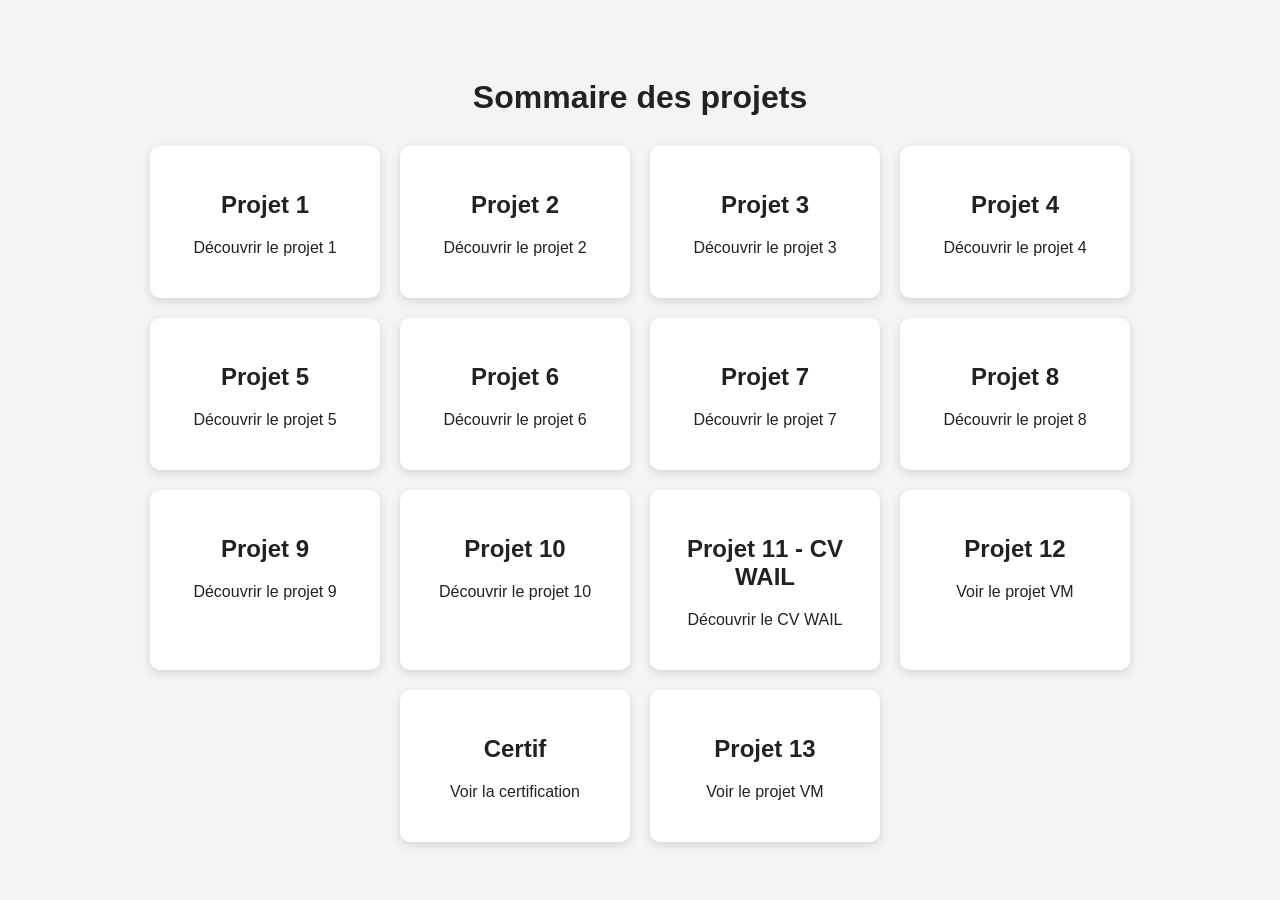
==== index.html @ f7a1180a "Add files via upload" ====
<!DOCTYPE html>
<html lang="fr">
<head> 
  <meta charset="UTF-8">
  <meta name="viewport" content="width=device-width, initial-scale=1.0">
  <title>Sommaire</title>
  <style>
    body {
      font-family: Arial, sans-serif;
      background: #f4f4f4;
      text-align: center;
      padding: 50px;
    }

    h1 {
      color: #222;
    }

    .projets {
      display: flex;
      justify-content: center;
      gap: 20px;
      flex-wrap: wrap;
      margin-top: 30px;
    }

    .projet {
      background: white;
      padding: 25px;
      width: 180px;
      border-radius: 10px;
      box-shadow: 0 3px 10px #0002;
      text-decoration: none;
      color: #222;
      transition: 0.3s;
    }

    .projet:hover {
      transform: translateY(-5px);
      background: #e8f0ff;
    }
  </style>
  <link rel="stylesheet" href="themecouleur.css">
</head>
<body>
  <h1>Sommaire des projets</h1>

  <div class="projets">
    <a class="projet" href="index_modifie.html">
      <h2>Projet 1</h2>
      <p>Découvrir le projet 1</p>
    </a>

    <a class="projet" href="projet2.html">
      <h2>Projet 2</h2>
      <p>Découvrir le projet 2</p>
    </a>

    <a class="projet" href="projet3.html">
      <h2>Projet 3</h2>
      <p>Découvrir le projet 3</p>
    </a>
    <a class="projet" href="projet4.html">
      <h2>Projet 4</h2>
      <p>Découvrir le projet 4</p>
    </a>

    <a class="projet" href="menu_projet5.html">
      <h2>Projet 5</h2>
      <p>Découvrir le projet 5</p>
    </a>
  
      <a class="projet" href="projet6.html">
        <h2>Projet 6</h2>
        <p>Découvrir le projet 6</p>
      </a>

      <a class="projet" href="menu_projet7.html">
        <h2>Projet 7</h2>
        <p>Découvrir le projet 7</p>
      </a>

      <a class="projet" href="projet8.html">
        <h2>Projet 8</h2>
        <p>Découvrir le projet 8</p>
      </a>

      <a class="projet" href="projet9.html">
        <h2>Projet 9</h2>
        <p>Découvrir le projet 9</p>
      </a>

      <a class="projet" href="projet10.html">
        <h2>Projet 10</h2>
        <p>Découvrir le projet 10</p>
      </a>

      <a class="projet" href="cvwail.html">
        <h2>Projet 11 - CV WAIL</h2>
        <p>Découvrir le CV WAIL</p>
      </a>

      <a class="projet" href="projet12.html">
        <h2>Projet 12</h2>
        <p>Voir le projet VM</p>
      </a>

      <a class="projet" href="certif.html">
        <h2>Certif</h2>
        <p>Voir la certification</p>
      </a>
      <a class="projet" href="projet13.html">
        <h2>Projet 13</h2>
        <p>Voir le projet VM</p>
      </a>
  </div>
</body>
</html>
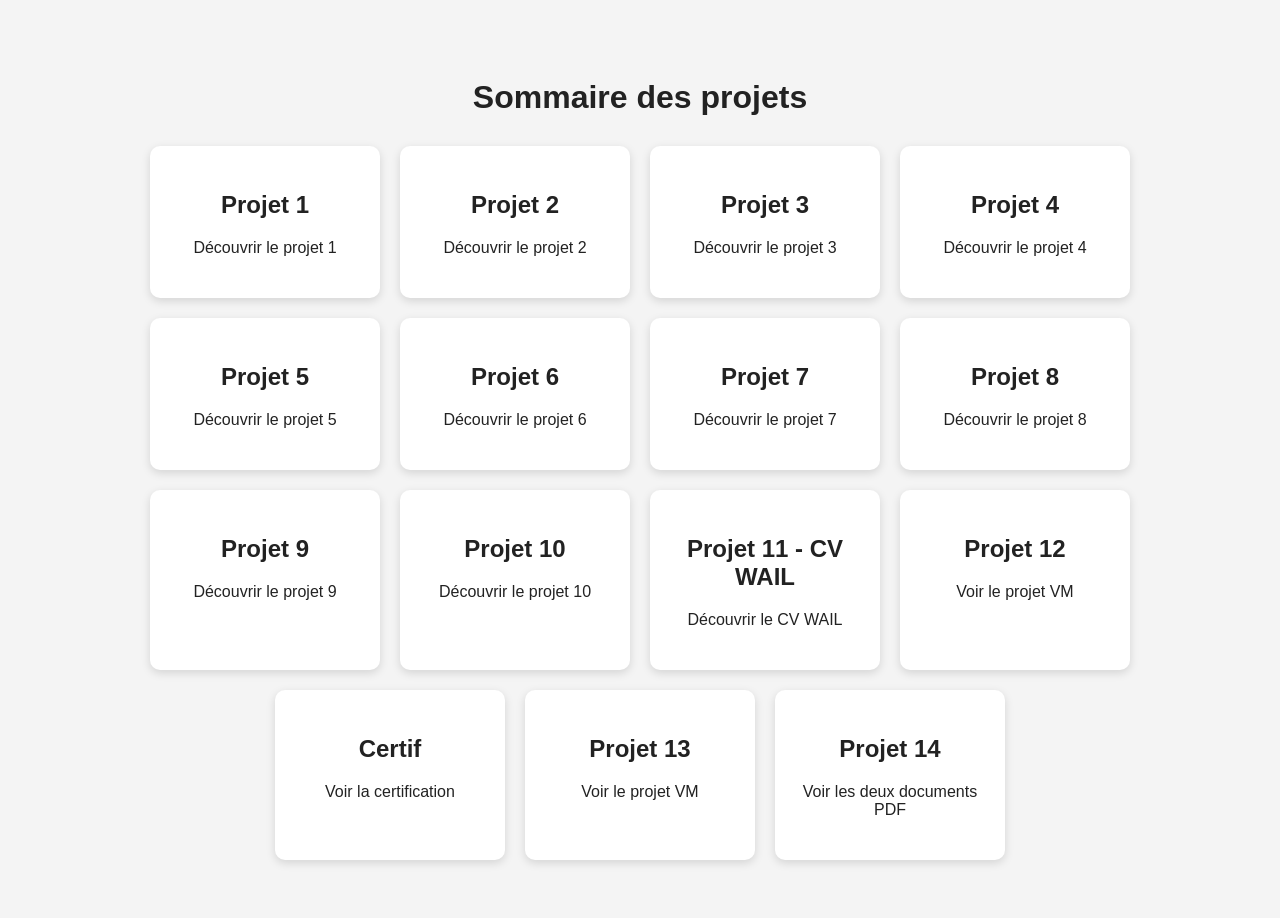
==== commit 392991b9: "Add files via upload" ====
--- a/index.html
+++ b/index.html
@@ -113,6 +113,11 @@
         <h2>Projet 13</h2>
         <p>Voir le projet VM</p>
       </a>
+
+      <a class="projet" href="projet14.html">
+        <h2>Projet 14</h2>
+        <p>Voir les deux documents PDF</p>
+      </a>
   </div>
 </body>
-</html> +</html>
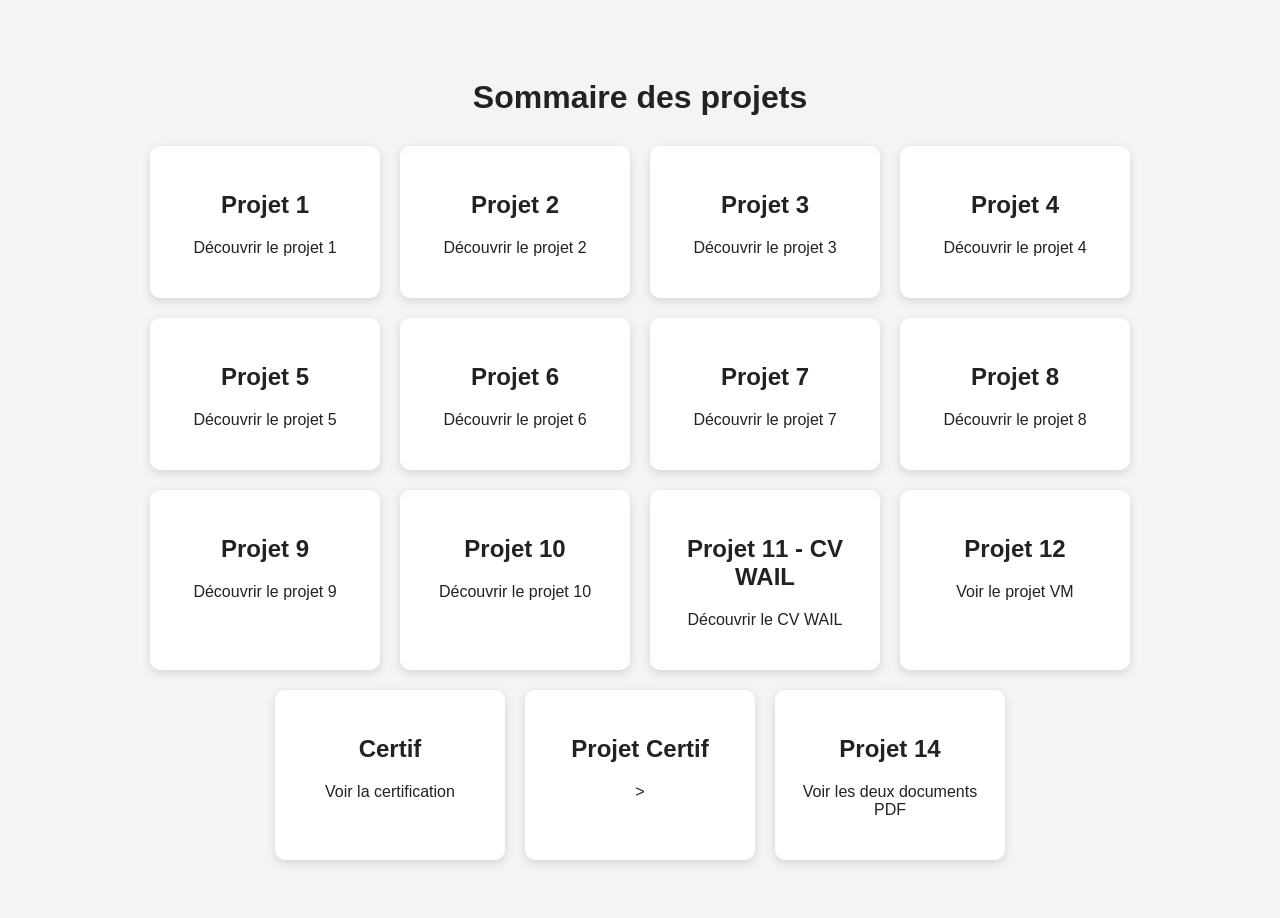
==== commit 306fe197: "Add files via upload" ====
--- a/index.html
+++ b/index.html
@@ -110,8 +110,8 @@
         <p>Voir la certification</p>
       </a>
       <a class="projet" href="projet13.html">
-        <h2>Projet 13</h2>
-        <p>Voir le projet VM</p>
+        <h2>Projet Certif</h2>
+        >
       </a>
 
       <a class="projet" href="projet14.html">
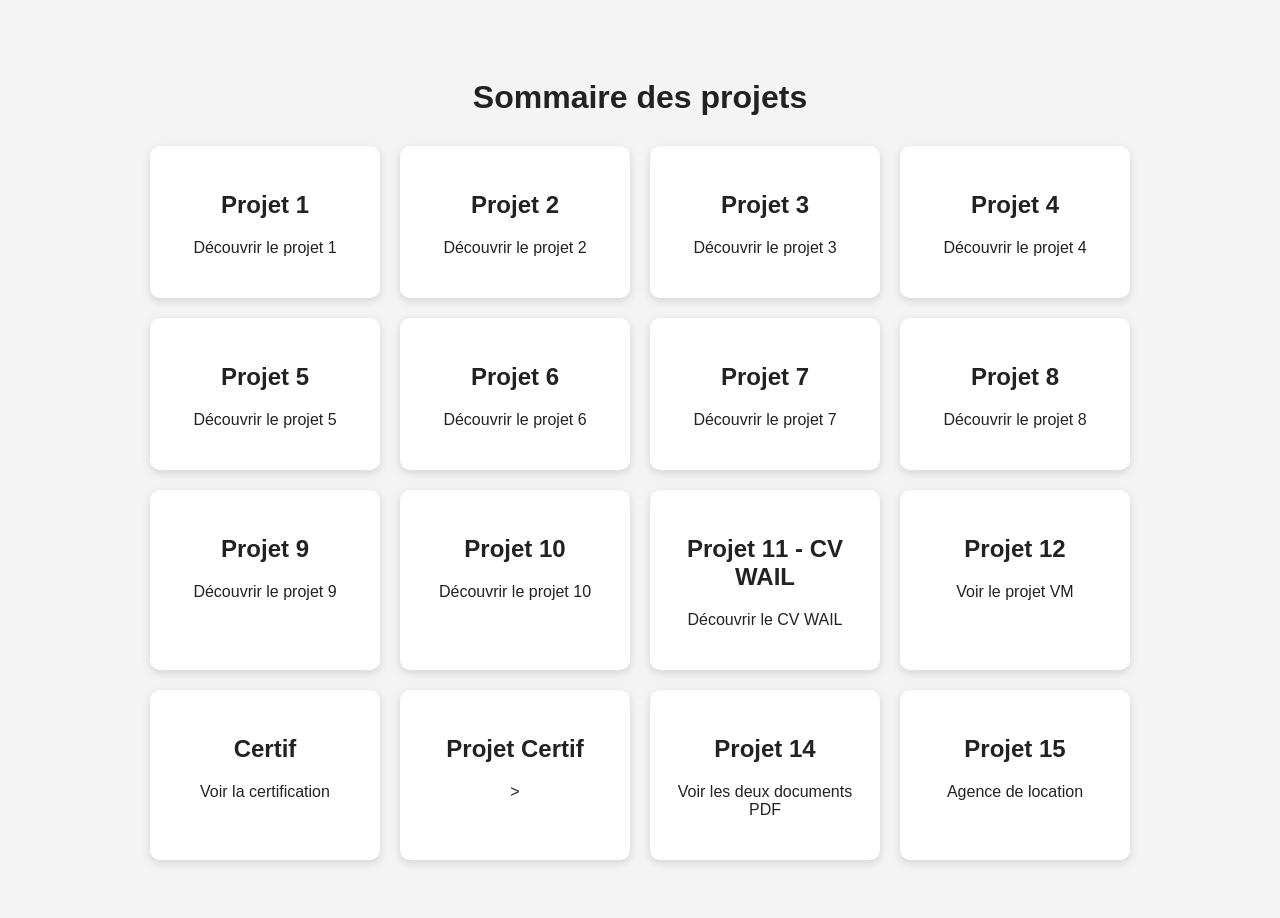
==== commit a30a622f: "Add files via upload" ====
--- a/index.html
+++ b/index.html
@@ -118,6 +118,11 @@
         <h2>Projet 14</h2>
         <p>Voir les deux documents PDF</p>
       </a>
+
+      <a class="projet" href="projet15.html">
+        <h2>Projet 15</h2>
+        <p>Agence de location</p>
+      </a>
   </div>
 </body>
 </html>
